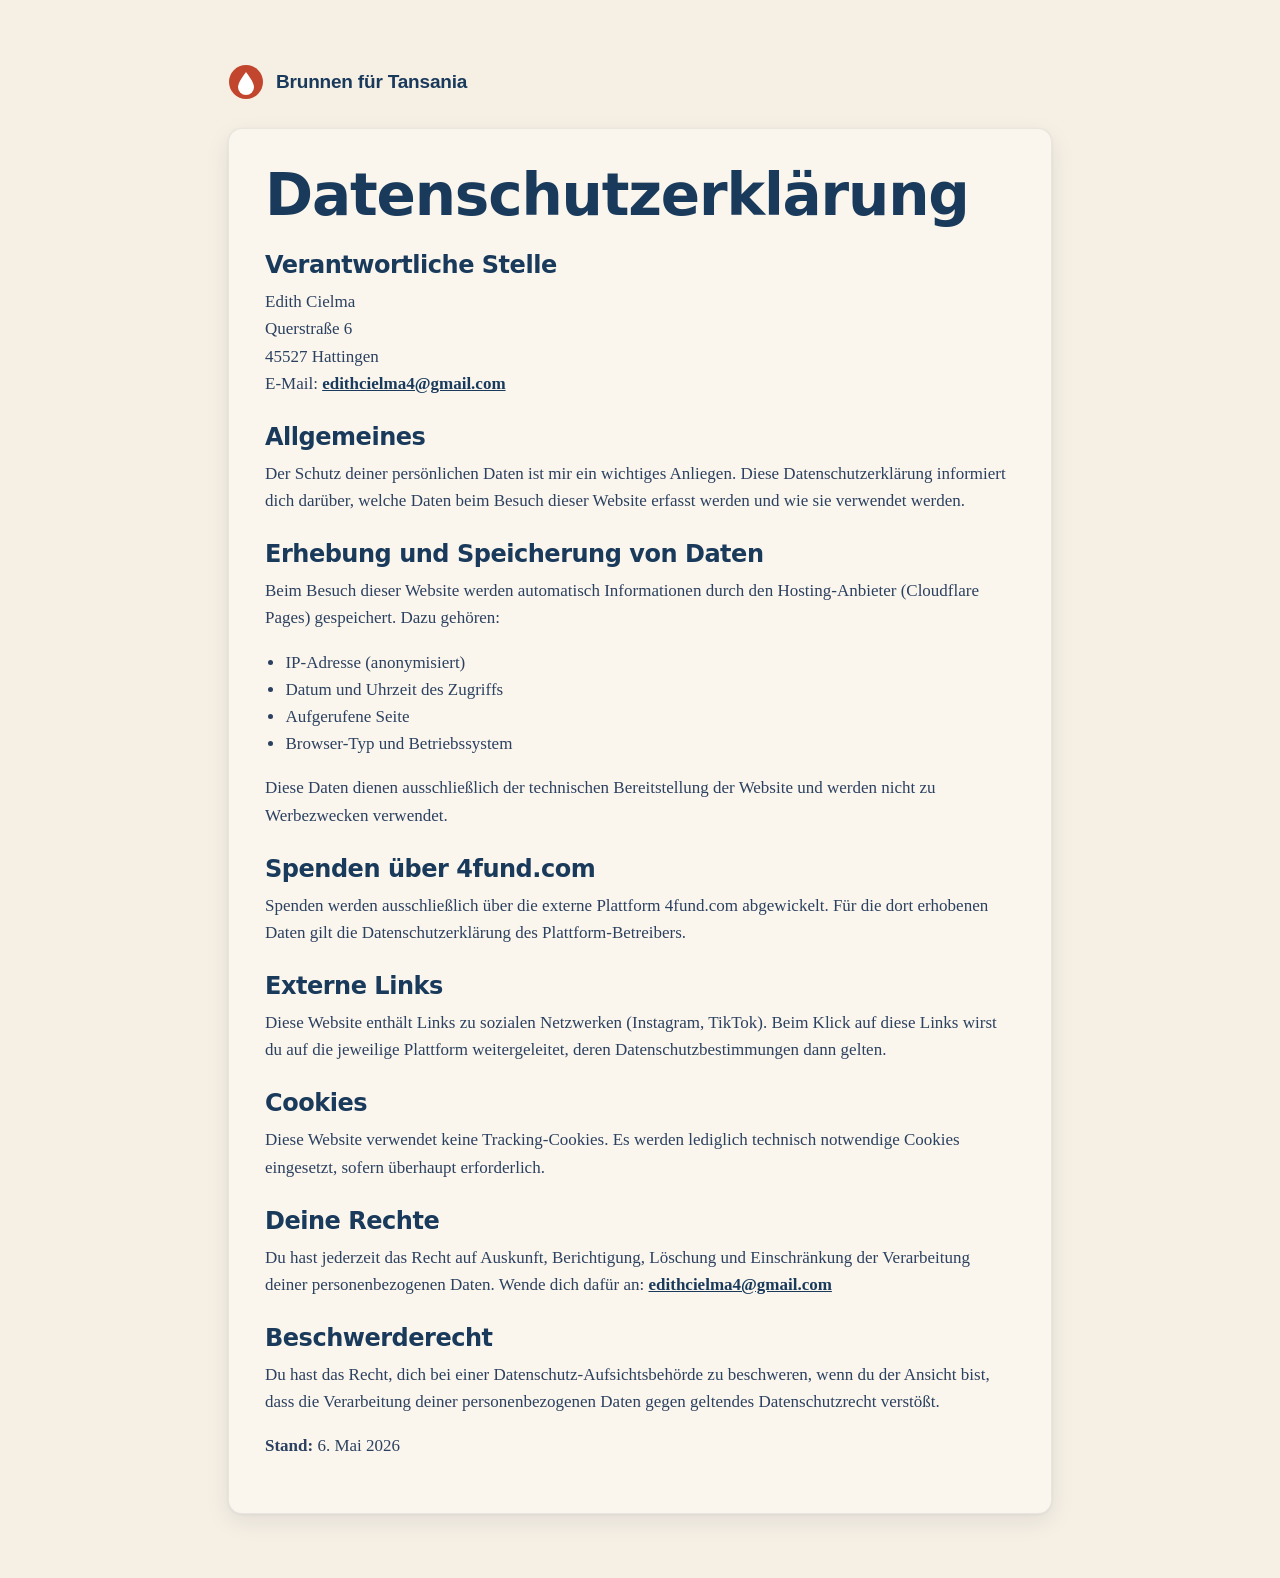
==== datenschutz/index.html @ d6287eb4 "Add static route fallbacks" ====
<!DOCTYPE html>
<html lang="de">
<head>
  <meta charset="UTF-8"/>
  <meta name="viewport" content="width=device-width, initial-scale=1.0"/>
  <title>Datenschutz – Brunnen für Tansania</title>
  <meta http-equiv="refresh" content="0; url=../datenschutz.html"/>
  <link rel="canonical" href="../datenschutz.html"/>
</head>
<body>
  <p><a href="../datenschutz.html">Datenschutz öffnen</a></p>
</body>
</html>
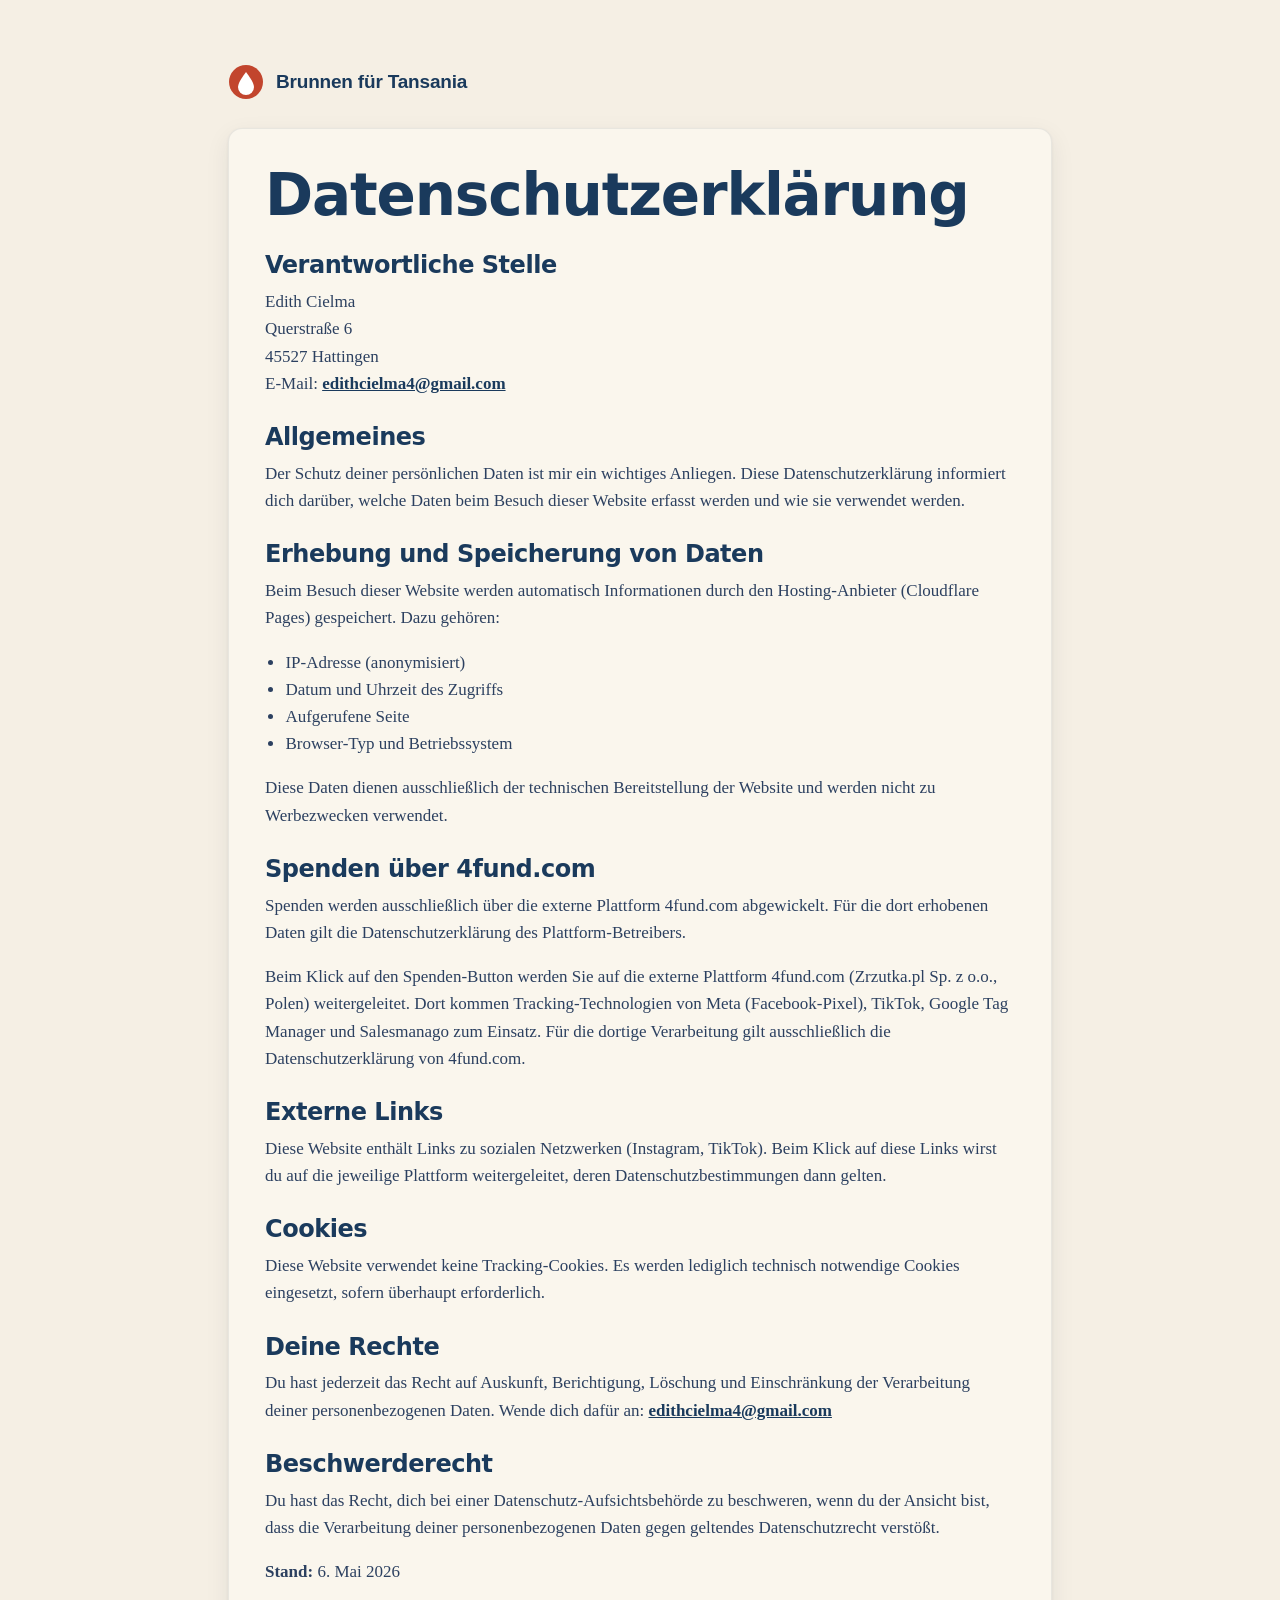
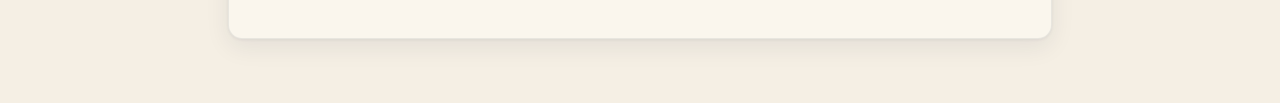
==== commit fe845714: "Improve transparency and consent messaging" ====
--- a/datenschutz/index.html
+++ b/datenschutz/index.html
@@ -4,10 +4,56 @@
   <meta charset="UTF-8"/>
   <meta name="viewport" content="width=device-width, initial-scale=1.0"/>
   <title>Datenschutz – Brunnen für Tansania</title>
-  <meta http-equiv="refresh" content="0; url=../datenschutz.html"/>
-  <link rel="canonical" href="../datenschutz.html"/>
+  <link rel="stylesheet" href="/styles.css"/>
 </head>
 <body>
-  <p><a href="../datenschutz.html">Datenschutz öffnen</a></p>
+  <main class="legal-page">
+    <div class="wrap-narrow">
+      <a href="/index.html" class="brand legal-brand">
+        <svg class="brand-mark" width="36" height="36" viewBox="0 0 36 36" aria-hidden="true">
+          <circle cx="18" cy="18" r="17" fill="var(--terracotta)"/>
+          <path d="M18 8 C 18 8, 10 18, 10 23 A 8 8 0 0 0 26 23 C 26 18, 18 8, 18 8 Z" fill="white"/>
+        </svg>
+        <span>Brunnen für Tansania</span>
+      </a>
+      <div class="legal-card">
+        <h1>Datenschutzerklärung</h1>
+
+        <h2>Verantwortliche Stelle</h2>
+        <p>Edith Cielma<br/>Querstraße 6<br/>45527 Hattingen<br/>E-Mail: <a href="mailto:edithcielma4@gmail.com">edithcielma4@gmail.com</a></p>
+
+        <h2>Allgemeines</h2>
+        <p>Der Schutz deiner persönlichen Daten ist mir ein wichtiges Anliegen. Diese Datenschutzerklärung informiert dich darüber, welche Daten beim Besuch dieser Website erfasst werden und wie sie verwendet werden.</p>
+
+        <h2>Erhebung und Speicherung von Daten</h2>
+        <p>Beim Besuch dieser Website werden automatisch Informationen durch den Hosting-Anbieter (Cloudflare Pages) gespeichert. Dazu gehören:</p>
+        <ul>
+          <li>IP-Adresse (anonymisiert)</li>
+          <li>Datum und Uhrzeit des Zugriffs</li>
+          <li>Aufgerufene Seite</li>
+          <li>Browser-Typ und Betriebssystem</li>
+        </ul>
+        <p>Diese Daten dienen ausschließlich der technischen Bereitstellung der Website und werden nicht zu Werbezwecken verwendet.</p>
+
+        <h2>Spenden über 4fund.com</h2>
+        <p>Spenden werden ausschließlich über die externe Plattform 4fund.com abgewickelt. Für die dort erhobenen Daten gilt die Datenschutzerklärung des Plattform-Betreibers.</p>
+        <p>Beim Klick auf den Spenden-Button werden Sie auf die externe Plattform 4fund.com (Zrzutka.pl Sp. z o.o., Polen) weitergeleitet. Dort kommen Tracking-Technologien von Meta (Facebook-Pixel), TikTok, Google Tag Manager und Salesmanago zum Einsatz. Für die dortige Verarbeitung gilt ausschließlich die Datenschutzerklärung von 4fund.com.</p>
+
+        <h2>Externe Links</h2>
+        <p>Diese Website enthält Links zu sozialen Netzwerken (Instagram, TikTok). Beim Klick auf diese Links wirst du auf die jeweilige Plattform weitergeleitet, deren Datenschutzbestimmungen dann gelten.</p>
+
+        <h2>Cookies</h2>
+        <p>Diese Website verwendet keine Tracking-Cookies. Es werden lediglich technisch notwendige Cookies eingesetzt, sofern überhaupt erforderlich.</p>
+
+        <h2>Deine Rechte</h2>
+        <p>Du hast jederzeit das Recht auf Auskunft, Berichtigung, Löschung und Einschränkung der Verarbeitung deiner personenbezogenen Daten. Wende dich dafür an: <a href="mailto:edithcielma4@gmail.com">edithcielma4@gmail.com</a></p>
+
+        <h2>Beschwerderecht</h2>
+        <p>Du hast das Recht, dich bei einer Datenschutz-Aufsichtsbehörde zu beschweren, wenn du der Ansicht bist, dass die Verarbeitung deiner personenbezogenen Daten gegen geltendes Datenschutzrecht verstößt.</p>
+
+        <p><strong>Stand:</strong> 6. Mai 2026</p>
+      </div>
+    </div>
+  </main>
 </body>
 </html>
--- a/styles.css
+++ b/styles.css
@@ -0,0 +1,1864 @@
+/* ─────────────────────────────────────────────
+   BRUNNEN FÜR TANSANIA — Spendenseite Kisangasa
+   Warm, handgemacht, emotional
+   ───────────────────────────────────────────── */
+
+:root {
+  --paper: #f5efe4;
+  --paper-2: #ede4d3;
+  --ink: #1a2942;
+  --ink-soft: #2c4060;
+  --blue: #1a3a5c;
+  --blue-deep: #102845;
+  --terracotta: #c2452d;
+  --terracotta-deep: #9a3320;
+  --gold: #e3a82b;
+  --green: #1f6b4a;
+  --bone: #faf6ed;
+
+  --shadow-soft: 0 1px 3px rgba(26,41,66,.06), 0 8px 24px rgba(26,41,66,.08);
+  --shadow-card: 0 2px 8px rgba(26,41,66,.08), 0 16px 40px rgba(26,41,66,.10);
+}
+
+* { box-sizing: border-box; }
+
+html, body {
+  margin: 0;
+  padding: 0;
+  background: var(--paper);
+  color: var(--ink);
+  font-family: 'Lora', Georgia, serif;
+  font-size: 18px;
+  line-height: 1.6;
+  -webkit-font-smoothing: antialiased;
+}
+
+/* ── Type ── */
+
+.display, h1, h2, h3, h4 {
+  font-family: 'Bricolage Grotesque', 'Inter', system-ui, sans-serif;
+  font-weight: 700;
+  letter-spacing: -0.02em;
+  line-height: 1.04;
+  color: var(--blue);
+  margin: 0;
+}
+
+h1 { font-size: clamp(48px, 7vw, 96px); }
+h2 { font-size: clamp(34px, 4.5vw, 58px); }
+h3 { font-size: clamp(22px, 2vw, 28px); letter-spacing: -0.01em; }
+
+.hand {
+  font-family: 'Caveat', cursive;
+  font-weight: 600;
+}
+
+.eyebrow {
+  font-family: 'Bricolage Grotesque', sans-serif;
+  text-transform: uppercase;
+  letter-spacing: 0.18em;
+  font-size: 13px;
+  font-weight: 600;
+  color: var(--terracotta);
+}
+
+p { margin: 0 0 1em 0; text-wrap: pretty; }
+a { color: inherit; }
+
+/* ── Layout ── */
+
+.wrap {
+  max-width: 1240px;
+  margin: 0 auto;
+  padding: 0 28px;
+}
+.wrap-narrow {
+  max-width: 880px;
+  margin: 0 auto;
+  padding: 0 28px;
+}
+section {
+  padding: 96px 0;
+  position: relative;
+}
+@media (max-width: 760px) {
+  section { padding: 64px 0; }
+  .wrap, .wrap-narrow { padding: 0 20px; }
+}
+
+/* ── Navigation ── */
+
+.nav {
+  position: sticky;
+  top: 0;
+  z-index: 50;
+  background: color-mix(in oklab, var(--paper) 85%, transparent);
+  backdrop-filter: blur(12px);
+  -webkit-backdrop-filter: blur(12px);
+  border-bottom: 1px solid color-mix(in oklab, var(--ink) 8%, transparent);
+}
+.nav-inner {
+  display: flex;
+  align-items: center;
+  justify-content: space-between;
+  padding: 18px 28px;
+  max-width: 1240px;
+  margin: 0 auto;
+  gap: 16px;
+}
+.brand {
+  display: flex;
+  align-items: center;
+  gap: 12px;
+  font-family: 'Bricolage Grotesque', sans-serif;
+  font-weight: 700;
+  font-size: 19px;
+  letter-spacing: -0.01em;
+  color: var(--blue);
+  text-decoration: none;
+}
+.brand-mark {
+  width: 36px; height: 36px;
+  display: grid; place-items: center;
+}
+.nav-links {
+  display: flex;
+  gap: 28px;
+  align-items: center;
+}
+.nav-links a {
+  text-decoration: none;
+  font-family: 'Bricolage Grotesque', sans-serif;
+  font-weight: 500;
+  font-size: 15px;
+  color: var(--ink-soft);
+  transition: color .2s;
+}
+.nav-links a:hover { color: var(--terracotta); }
+/* Mobile-Nav-Verhalten wird unten im großen Mobile-Block definiert */
+
+.lang-toggle {
+  background: transparent;
+  border: 1px solid color-mix(in oklab, var(--ink) 18%, transparent);
+  border-radius: 999px;
+  padding: 6px 12px;
+  display: inline-flex;
+  gap: 4px;
+  align-items: center;
+  font-family: 'Bricolage Grotesque', sans-serif;
+  font-size: 12px;
+  font-weight: 600;
+  color: var(--ink-soft);
+  cursor: pointer;
+  letter-spacing: 0.06em;
+}
+.lang-toggle .on { color: var(--terracotta); }
+.lang-sep { opacity: 0.4; }
+
+/* ── Buttons ── */
+
+.btn {
+  display: inline-flex;
+  align-items: center;
+  gap: 10px;
+  padding: 14px 22px;
+  border-radius: 999px;
+  font-family: 'Bricolage Grotesque', sans-serif;
+  font-weight: 600;
+  font-size: 15px;
+  text-decoration: none;
+  border: none;
+  cursor: pointer;
+  transition: transform .15s ease, box-shadow .15s ease, background .2s;
+}
+.btn-primary {
+  background: var(--terracotta);
+  color: white;
+  box-shadow: 0 1px 0 rgba(0,0,0,.1), 0 8px 22px rgba(194,69,45,.35);
+}
+.btn-primary:hover {
+  transform: translateY(-1px);
+  box-shadow: 0 1px 0 rgba(0,0,0,.1), 0 12px 28px rgba(194,69,45,.45);
+}
+.btn-ghost {
+  background: transparent;
+  color: var(--blue);
+  border: 1.5px solid color-mix(in oklab, var(--blue) 25%, transparent);
+}
+.btn-ghost:hover { background: color-mix(in oklab, var(--blue) 8%, transparent); }
+.btn-blue { background: var(--blue); color: white; }
+.btn-blue:hover { background: var(--blue-deep); }
+
+/* ─── Who We Help Page ─── */
+
+.help-hero {
+  padding: 96px 0 76px;
+  background: var(--paper);
+  border-bottom: 1px solid color-mix(in oklab, var(--ink) 7%, transparent);
+}
+.help-hero-inner {
+  max-width: 900px;
+}
+.help-hero h1 {
+  margin-top: 16px;
+  margin-bottom: 28px;
+}
+.help-hero .lede {
+  max-width: 760px;
+  font-size: 21px;
+  line-height: 1.55;
+  color: var(--ink-soft);
+}
+.section-kicker {
+  margin-bottom: 34px;
+}
+.section-kicker h2 {
+  margin-top: 12px;
+}
+.help-people-section,
+.help-press-section {
+  background: var(--paper);
+}
+.help-daily-section,
+.help-cta-section {
+  background: var(--paper-2);
+}
+.people-grid {
+  display: grid;
+  grid-template-columns: repeat(3, 1fr);
+  gap: 24px;
+}
+.person-card,
+.daily-card,
+.press-card {
+  background: var(--bone);
+  border: 1px solid color-mix(in oklab, var(--ink) 8%, transparent);
+  border-radius: 14px;
+  overflow: hidden;
+  box-shadow: var(--shadow-soft);
+  transition: transform .25s ease, box-shadow .25s ease;
+}
+.person-card:hover,
+.daily-card:hover,
+.press-card:hover {
+  transform: translateY(-4px);
+  box-shadow: var(--shadow-card);
+}
+.person-card img {
+  display: block;
+  width: 100%;
+  aspect-ratio: 4 / 5;
+  object-fit: cover;
+  object-position: center top;
+}
+.person-card-body {
+  padding: 22px 22px 24px;
+}
+.person-card h3 {
+  margin-bottom: 4px;
+  font-size: 26px;
+}
+.person-age {
+  margin-bottom: 12px;
+  color: var(--terracotta);
+  font-family: 'Bricolage Grotesque', sans-serif;
+  font-size: 13px;
+  font-weight: 700;
+  letter-spacing: .08em;
+  text-transform: uppercase;
+}
+.person-card p,
+.daily-card p,
+.press-card p {
+  margin: 0;
+  color: var(--ink-soft);
+  font-size: 16px;
+  line-height: 1.65;
+}
+.people-consent-note {
+  max-width: 820px;
+  margin: 24px auto 0;
+  color: var(--ink-soft);
+  font-size: 15px;
+  line-height: 1.6;
+  text-align: center;
+}
+.daily-grid {
+  display: grid;
+  grid-template-columns: repeat(2, 1fr);
+  gap: 26px;
+  align-items: start;
+}
+.daily-card img {
+  display: block;
+  width: 100%;
+  aspect-ratio: 4 / 3;
+  object-fit: cover;
+  object-position: center top;
+  background: var(--paper-2);
+}
+/* Portrait-Bild des geplanten Brunnenstandorts: Container an Bild anpassen,
+   damit nichts weggeschnitten wird */
+.daily-card.daily-card-portrait img,
+.daily-card img[src*="image-29"] {
+  aspect-ratio: 4 / 5;
+  object-fit: contain;
+  object-position: center;
+}
+.daily-card-body,
+.press-card-body {
+  padding: 24px 24px 28px;
+}
+.daily-card h3,
+.press-card h3 {
+  margin-bottom: 10px;
+  font-size: 24px;
+}
+.press-card {
+  max-width: 900px;
+  margin: 0 auto;
+}
+.press-card .image-zoom-trigger {
+  aspect-ratio: 3 / 2;
+}
+.press-card img {
+  display: block;
+  width: 100%;
+  height: 100%;
+  object-fit: cover;
+  object-position: center top;
+}
+.help-cta {
+  max-width: 820px;
+  margin: 0 auto;
+  text-align: center;
+}
+.help-cta h2 {
+  margin-bottom: 18px;
+}
+.help-cta p {
+  max-width: 680px;
+  margin: 0 auto 28px;
+  color: var(--ink-soft);
+  font-size: 19px;
+  line-height: 1.6;
+}
+.cta-note,
+.help-cta .cta-note {
+  margin-top: 14px;
+  margin-bottom: 0;
+  font-size: 14px;
+  color: var(--ink-soft);
+  opacity: 0.75;
+}
+.cta-note a {
+  color: var(--terracotta);
+  text-decoration: underline;
+  text-underline-offset: 3px;
+}
+@media (max-width: 960px) {
+  .people-grid {
+    grid-template-columns: repeat(2, 1fr);
+  }
+  .daily-grid {
+    grid-template-columns: 1fr;
+  }
+}
+@media (max-width: 640px) {
+  .help-hero {
+    padding: 68px 0 56px;
+  }
+  .people-grid {
+    grid-template-columns: 1fr;
+  }
+  .person-card-body,
+  .daily-card-body,
+  .press-card-body {
+    padding: 20px;
+  }
+}
+
+/* ── Hand-drawn accents ── */
+
+.hand-underline {
+  position: relative;
+  display: inline-block;
+}
+h2 .hand-underline {
+  font-family: 'Caveat', cursive;
+  font-weight: 700;
+  font-size: 1.12em;
+  letter-spacing: 0;
+}
+.hand-underline::after {
+  content: '';
+  position: absolute;
+  left: -4%;
+  right: -4%;
+  bottom: -8px;
+  height: 14px;
+  background: url("data:image/svg+xml;utf8,<svg xmlns='http://www.w3.org/2000/svg' viewBox='0 0 200 14' preserveAspectRatio='none'><path d='M2,10 Q 50,2 100,7 T 198,6' stroke='%23c2452d' stroke-width='3.5' fill='none' stroke-linecap='round'/></svg>") no-repeat center / 100% 100%;
+}
+
+.heart-svg {
+  display: inline-block;
+  vertical-align: -0.15em;
+  width: 0.95em; height: 0.95em;
+  color: var(--terracotta);
+}
+
+/* ── Utility ── */
+.img-fit { width: 100%; height: 100%; object-fit: cover; display: block; }
+.center { text-align: center; }
+.muted { color: var(--ink-soft); opacity: 0.85; }
+.divider {
+  height: 1px;
+  background: color-mix(in oklab, var(--ink) 12%, transparent);
+  border: none;
+  margin: 0;
+}
+
+@keyframes float-slow {
+  0%, 100% { transform: translateY(0) rotate(var(--rot, 0deg)); }
+  50% { transform: translateY(-8px) rotate(var(--rot, 0deg)); }
+}
+
+/* ─── Hero ─── */
+
+.hero { padding-top: 56px; padding-bottom: 80px; position: relative; overflow: hidden; }
+
+.hero-grid {
+  display: grid;
+  grid-template-columns: 1.05fr 1fr;
+  gap: 60px;
+  align-items: center;
+}
+@media (max-width: 960px) {
+  .hero-grid { grid-template-columns: 1fr; gap: 48px; }
+}
+
+.hero-text .eyebrow { margin-bottom: 18px; }
+.hero-text h1 { margin-bottom: 24px; }
+.hero-text .lede {
+  font-size: 20px;
+  line-height: 1.5;
+  color: var(--ink-soft);
+  max-width: 520px;
+  margin-bottom: 36px;
+}
+.hero-cta-row { display: flex; gap: 12px; flex-wrap: wrap; margin-top: 28px; }
+.hero-tagline { margin-top: 24px; font-size: 22px; color: var(--terracotta); line-height: 1.2; }
+
+.hero-images {
+  position: relative;
+  width: 100%;
+  aspect-ratio: 1 / 1.05;
+  max-width: 560px;
+  min-height: 430px;
+  margin-left: auto;
+}
+@media (max-width: 960px) {
+  .hero-images { margin: 0 auto; aspect-ratio: 1 / 0.9; max-width: 540px; min-height: 320px; }
+}
+
+.hero-img-main {
+  position: absolute;
+  inset: 0 18% 22% 0;
+  border-radius: 8px;
+  overflow: hidden;
+  box-shadow: var(--shadow-card);
+  transform: rotate(-1.5deg);
+  background: var(--paper-2);
+}
+.hero-img-main img,
+.hero-img-small img {
+  width: 100%;
+  height: 100%;
+  object-fit: cover;
+  display: block;
+}
+.hero-img-main::before {
+  content: '';
+  position: absolute;
+  top: -12px; left: 30%;
+  width: 110px; height: 26px;
+  background: rgba(227,168,43,.55);
+  transform: rotate(-3deg);
+  z-index: 2;
+}
+
+.hero-img-caption {
+  position: absolute;
+  bottom: 14px;
+  left: 14px;
+  background: rgba(255,255,255,0.92);
+  padding: 6px 12px;
+  border-radius: 4px;
+  font-size: 18px;
+  color: var(--blue);
+}
+
+.hero-img-small {
+  position: absolute;
+  border-radius: 6px;
+  overflow: hidden;
+  box-shadow: var(--shadow-card);
+  background: var(--paper-2);
+}
+.hero-img-1 {
+  width: 38%;
+  aspect-ratio: 3 / 4;
+  right: 0;
+  top: 18%;
+  transform: rotate(3deg);
+  z-index: 3;
+}
+.hero-img-2 {
+  width: 30%;
+  aspect-ratio: 1 / 1;
+  left: 12%;
+  bottom: 0;
+  transform: rotate(-4deg);
+  z-index: 3;
+}
+
+.hero-drop {
+  position: absolute;
+  top: -2%;
+  right: -4%;
+  width: 70px;
+  filter: drop-shadow(0 6px 12px rgba(26,58,92,.25));
+  animation: float-slow 4s ease-in-out infinite;
+  z-index: 4;
+}
+
+/* Donation card */
+.donation-card {
+  background: var(--bone);
+  border-radius: 18px;
+  padding: 22px 24px;
+  box-shadow: var(--shadow-soft);
+  border: 1px solid color-mix(in oklab, var(--ink) 6%, transparent);
+}
+.donation-stats {
+  display: grid;
+  grid-template-columns: 1fr auto 1fr;
+  gap: 16px;
+  margin-bottom: 16px;
+}
+.donation-stat-c { text-align: center; }
+.donation-stat-r { text-align: right; }
+.donation-stat-value {
+  font-family: 'Bricolage Grotesque', sans-serif;
+  font-size: 26px;
+  font-weight: 700;
+  color: var(--blue);
+  letter-spacing: -0.02em;
+  line-height: 1;
+}
+.donation-stat-value.pct { color: var(--terracotta); }
+.donation-stat-label {
+  font-size: 13px;
+  color: var(--ink-soft);
+  margin-top: 4px;
+  text-transform: uppercase;
+  letter-spacing: 0.08em;
+}
+.donation-bar-track {
+  position: relative;
+  height: 16px;
+  background: color-mix(in oklab, var(--blue) 10%, transparent);
+  border-radius: 999px;
+  overflow: visible;
+}
+.donation-bar-fill {
+  position: absolute;
+  inset: 0 auto 0 0;
+  border-radius: 999px;
+  background: linear-gradient(90deg, var(--blue), #2d6da3 60%, #4a9bd3);
+  transition: width 1.6s cubic-bezier(.25,.8,.25,1);
+  overflow: hidden;
+  width: 0;
+}
+.donation-bar-shine {
+  position: absolute;
+  inset: 0;
+  background: linear-gradient(90deg, transparent, rgba(255,255,255,.35), transparent);
+  animation: shine 2.5s ease-in-out infinite;
+}
+@keyframes shine {
+  0% { transform: translateX(-100%); }
+  100% { transform: translateX(200%); }
+}
+.donation-bar-drop {
+  position: absolute;
+  top: 50%;
+  transform: translateY(-50%);
+  font-size: 24px;
+  filter: drop-shadow(0 2px 4px rgba(0,0,0,.2));
+  transition: left 1.6s cubic-bezier(.25,.8,.25,1);
+  left: -14px;
+}
+.donation-remaining {
+  margin-top: 14px;
+  font-size: 15px;
+  color: var(--ink-soft);
+}
+.donation-remaining strong {
+  color: var(--terracotta);
+  font-weight: 700;
+}
+.donation-updated,
+.donation-next-update {
+  margin-top: 8px;
+  font-size: 13px;
+  color: var(--ink-soft);
+  opacity: 0.85;
+}
+.donation-next-update {
+  font-weight: 700;
+  opacity: 1;
+}
+
+/* ─── Story ─── */
+
+.story-section {
+  background: var(--bone);
+  border-top: 1px solid color-mix(in oklab, var(--ink) 6%, transparent);
+  border-bottom: 1px solid color-mix(in oklab, var(--ink) 6%, transparent);
+}
+.story-grid {
+  display: grid;
+  grid-template-columns: 1.2fr 1fr;
+  gap: 80px;
+  align-items: start;
+}
+@media (max-width: 960px) {
+  .story-grid { grid-template-columns: 1fr; gap: 56px; }
+}
+.story-text h2 { margin-top: 14px; margin-bottom: 32px; }
+
+.story-prose p {
+  font-size: 19px;
+  line-height: 1.7;
+  margin-bottom: 18px;
+  color: var(--ink-soft);
+}
+.story-prose .story-highlight {
+  font-size: 21px;
+  color: var(--ink);
+  border-left: 3px solid var(--terracotta);
+  padding-left: 20px;
+  margin: 28px 0;
+  font-style: italic;
+}
+.story-quote {
+  font-family: 'Bricolage Grotesque', sans-serif;
+  font-size: 22px;
+  line-height: 1.4;
+  color: var(--blue);
+  font-weight: 600;
+  margin: 32px 0;
+}
+.story-signature {
+  margin-top: 32px;
+  font-size: 16px;
+  color: var(--ink-soft);
+}
+.story-signature .hand { font-size: 28px; color: var(--terracotta); }
+
+.story-images { position: sticky; top: 100px; }
+.story-img-stack { position: relative; aspect-ratio: 1 / 1.1; }
+
+.polaroid {
+  position: absolute;
+  background: white;
+  padding: 12px 12px 50px;
+  box-shadow: var(--shadow-card);
+  margin: 0;
+  overflow: hidden;
+}
+.polaroid img {
+  aspect-ratio: 4 / 5;
+  width: 100%;
+  object-fit: cover;
+}
+.polaroid .image-zoom-trigger {
+  height: auto;
+  aspect-ratio: 4 / 5;
+}
+.polaroid figcaption {
+  position: absolute;
+  bottom: 8px;
+  left: 0; right: 0;
+  text-align: center;
+  font-size: 22px;
+  color: var(--blue);
+}
+.polaroid-1 { top: 0; left: 5%; width: 70%; transform: rotate(-3deg); z-index: 2; }
+.polaroid-2 { bottom: 0; right: 0; width: 60%; transform: rotate(4deg); z-index: 1; }
+
+/* Werte */
+.value-grid {
+  display: grid;
+  grid-template-columns: repeat(3, 1fr);
+  gap: 24px;
+  margin-top: 80px;
+}
+@media (max-width: 760px) {
+  .value-grid { grid-template-columns: 1fr; gap: 16px; }
+}
+.value-card {
+  padding: 32px 28px;
+  background: white;
+  border-radius: 20px;
+  border: 1px solid color-mix(in oklab, var(--ink) 6%, transparent);
+}
+.value-icon {
+  width: 56px;
+  height: 56px;
+  border-radius: 16px;
+  display: grid;
+  place-items: center;
+  margin-bottom: 20px;
+  box-shadow: 0 6px 16px color-mix(in oklab, currentColor 20%, transparent);
+}
+.value-card h3 { margin-bottom: 8px; font-size: 22px; }
+.value-card p { margin: 0; font-size: 16px; }
+
+/* ─── Events ─── */
+
+.events-head { margin-bottom: 56px; }
+.events-head h2 { margin: 12px auto 16px; max-width: 760px; }
+.events-head p { max-width: 580px; margin: 0 auto; font-size: 18px; }
+
+.events-grid {
+  display: grid;
+  grid-template-columns: repeat(auto-fit, minmax(280px, 1fr));
+  gap: 28px;
+}
+@media (max-width: 960px) {
+  .events-grid { grid-template-columns: 1fr; }
+}
+.event-card {
+  background: var(--bone);
+  border-radius: 20px;
+  overflow: hidden;
+  border: 1px solid color-mix(in oklab, var(--ink) 6%, transparent);
+  box-shadow: var(--shadow-soft);
+  display: flex;
+  flex-direction: column;
+  transition: transform .25s, box-shadow .25s;
+}
+.event-card:hover {
+  transform: translateY(-4px);
+  box-shadow: var(--shadow-card);
+}
+.event-img-wrap {
+  aspect-ratio: 4 / 3;
+  overflow: hidden;
+  position: relative;
+  background: var(--paper-2);
+}
+.image-zoom-trigger {
+  width: 100%;
+  height: 100%;
+  display: block;
+  padding: 0;
+  border: 0;
+  background: transparent;
+  cursor: pointer;
+  overflow: hidden;
+  position: relative;
+  font: inherit;
+}
+.image-zoom-trigger img { transition: transform .8s cubic-bezier(.2,.8,.2,1), filter .35s ease; }
+.image-zoom-trigger:hover img,
+.image-zoom-trigger:focus-visible img,
+.event-card:hover .image-zoom-trigger img {
+  transform: scale(1.06) rotate(.4deg);
+  filter: saturate(1.08) contrast(1.04);
+}
+.image-zoom-trigger:focus-visible {
+  outline: 3px solid color-mix(in oklab, var(--terracotta) 70%, white);
+  outline-offset: -3px;
+}
+.image-zoom-cue {
+  position: absolute;
+  right: 14px;
+  bottom: 14px;
+  z-index: 2;
+  width: 38px;
+  height: 38px;
+  border-radius: 50%;
+  display: grid;
+  place-items: center;
+  background: rgba(255,255,255,.92);
+  color: var(--blue);
+  font-family: 'Bricolage Grotesque', sans-serif;
+  font-size: 24px;
+  font-weight: 700;
+  line-height: 1;
+  box-shadow: 0 8px 20px rgba(0,0,0,.18);
+  transform: translateY(8px) scale(.85);
+  opacity: 0;
+  transition: opacity .25s ease, transform .25s ease, background .2s ease;
+}
+.image-zoom-trigger:hover .image-zoom-cue,
+.image-zoom-trigger:focus-visible .image-zoom-cue,
+.event-card:hover .image-zoom-cue {
+  transform: translateY(0) scale(1);
+  opacity: 1;
+}
+.event-cake-overlay {
+  position: absolute;
+  bottom: 12px; right: 12px;
+  width: 80px; height: 80px;
+  border-radius: 12px;
+  overflow: hidden;
+  border: 3px solid white;
+  box-shadow: 0 6px 16px rgba(0,0,0,.25);
+  background: var(--paper);
+}
+.event-upcoming {
+  position: absolute;
+  top: 14px; right: 14px;
+  background: var(--gold);
+  color: var(--ink);
+  padding: 5px 12px;
+  border-radius: 999px;
+  font-family: 'Bricolage Grotesque', sans-serif;
+  font-size: 12px;
+  font-weight: 600;
+  text-transform: uppercase;
+  letter-spacing: 0.08em;
+}
+.event-body {
+  padding: 24px 24px 28px;
+  display: flex;
+  flex-direction: column;
+  flex: 1;
+}
+.event-meta {
+  display: flex;
+  align-items: center;
+  gap: 12px;
+  margin-bottom: 12px;
+  font-size: 12px;
+  text-transform: uppercase;
+  letter-spacing: 0.1em;
+}
+.event-tag {
+  font-family: 'Bricolage Grotesque', sans-serif;
+  font-weight: 600;
+  padding: 4px 10px;
+  border-radius: 999px;
+}
+.event-card-blue .event-tag { background: color-mix(in oklab, var(--blue) 12%, transparent); color: var(--blue); }
+.event-card-red .event-tag { background: color-mix(in oklab, var(--terracotta) 12%, transparent); color: var(--terracotta-deep); }
+.event-card-gold .event-tag { background: color-mix(in oklab, var(--gold) 25%, transparent); color: #6b4d10; }
+.event-date { color: var(--ink-soft); font-weight: 500; }
+.event-card h3 { margin-bottom: 10px; }
+.event-card p { font-size: 16px; }
+.event-stat {
+  margin-top: auto;
+  padding-top: 18px;
+  display: flex;
+  align-items: baseline;
+  gap: 8px;
+  border-top: 1px dashed color-mix(in oklab, var(--ink) 15%, transparent);
+}
+.event-where {
+  font-family: 'Bricolage Grotesque', sans-serif;
+  font-size: 14px;
+  color: var(--ink-soft);
+  font-weight: 500;
+}
+.events-foot { margin-top: 56px; }
+.events-foot .hand { font-size: 26px; color: var(--terracotta); margin-bottom: 16px; }
+
+.planned-action {
+  display: grid;
+  grid-template-columns: minmax(260px, 380px) 1fr;
+  gap: 28px;
+  align-items: stretch;
+  max-width: 980px;
+  margin: 0 auto 56px;
+  background: white;
+  border: 1px solid color-mix(in oklab, var(--ink) 8%, transparent);
+  border-radius: 16px;
+  overflow: hidden;
+  box-shadow: var(--shadow-soft);
+}
+.planned-action-media {
+  position: relative;
+  min-height: 300px;
+  background: var(--paper-2);
+}
+.planned-action-media .image-zoom-trigger {
+  position: absolute;
+  inset: 0;
+}
+.planned-action-media img {
+  object-position: center top;
+}
+.planned-action-media .image-zoom-trigger:hover img,
+.planned-action-media .image-zoom-trigger:focus-visible img {
+  transform: scale(1.07) rotate(-.35deg);
+}
+.poster-label {
+  position: absolute;
+  top: 14px;
+  left: 14px;
+  padding: 5px 12px;
+  border-radius: 999px;
+  background: rgba(255,255,255,.92);
+  color: var(--blue);
+  font-family: 'Bricolage Grotesque', sans-serif;
+  font-size: 12px;
+  font-weight: 700;
+  letter-spacing: .08em;
+  text-transform: uppercase;
+}
+
+.image-lightbox {
+  position: fixed;
+  inset: 0;
+  z-index: 100;
+  display: grid;
+  place-items: center;
+  padding: 28px;
+  background: rgba(16,40,69,.76);
+  backdrop-filter: blur(8px);
+  -webkit-backdrop-filter: blur(8px);
+  opacity: 0;
+  pointer-events: none;
+  transition: opacity .28s ease;
+}
+.image-lightbox.open {
+  opacity: 1;
+  pointer-events: auto;
+}
+.image-lightbox-inner {
+  position: relative;
+  max-width: min(920px, 92vw);
+  max-height: 86vh;
+  transform: translateY(18px) scale(.94);
+  opacity: 0;
+  transition: transform .34s cubic-bezier(.2,.8,.2,1), opacity .24s ease;
+}
+.image-lightbox.open .image-lightbox-inner {
+  transform: translateY(0) scale(1);
+  opacity: 1;
+}
+.image-lightbox img {
+  display: block;
+  max-width: 100%;
+  max-height: 86vh;
+  border-radius: 14px;
+  object-fit: contain;
+  box-shadow: 0 24px 80px rgba(0,0,0,.36);
+}
+.image-lightbox-close {
+  position: absolute;
+  top: -16px;
+  right: -16px;
+  width: 42px;
+  height: 42px;
+  border: 0;
+  border-radius: 50%;
+  display: grid;
+  place-items: center;
+  background: white;
+  color: var(--blue);
+  font-family: 'Bricolage Grotesque', sans-serif;
+  font-size: 26px;
+  line-height: 1;
+  cursor: pointer;
+  box-shadow: 0 10px 30px rgba(0,0,0,.28);
+}
+.image-lightbox-close:focus-visible {
+  outline: 3px solid var(--gold);
+  outline-offset: 3px;
+}
+.planned-action-body {
+  padding: 30px 30px 32px 0;
+  display: flex;
+  flex-direction: column;
+}
+.planned-action .event-tag {
+  background: color-mix(in oklab, var(--gold) 25%, transparent);
+  color: #6b4d10;
+}
+.planned-action h3 {
+  margin-bottom: 12px;
+}
+.planned-action p {
+  font-size: 17px;
+}
+@media (max-width: 760px) {
+  .planned-action {
+    grid-template-columns: 1fr;
+  }
+  .planned-action-media {
+    min-height: 360px;
+  }
+  .planned-action-body {
+    padding: 24px;
+  }
+}
+
+/* ─── Example Images ─── */
+
+.example-section {
+  background: var(--paper);
+  padding: 96px 0;
+  border-top: 1px solid color-mix(in oklab, var(--ink) 6%, transparent);
+  border-bottom: 1px solid color-mix(in oklab, var(--ink) 6%, transparent);
+}
+.example-head {
+  max-width: 760px;
+  margin: 0 auto 28px;
+}
+.example-head h2 { margin-top: 12px; }
+.example-notice {
+  max-width: 900px;
+  margin: 0 auto 34px;
+  display: flex;
+  gap: 14px;
+  align-items: flex-start;
+  padding: 18px 20px;
+  border-radius: 12px;
+  background: color-mix(in oklab, var(--gold) 18%, white);
+  border: 1px solid color-mix(in oklab, var(--gold) 35%, transparent);
+  color: var(--blue);
+}
+.example-notice span {
+  flex: 0 0 auto;
+  width: 26px;
+  height: 26px;
+  border-radius: 50%;
+  display: inline-flex;
+  align-items: center;
+  justify-content: center;
+  background: var(--gold);
+  color: var(--ink);
+  font-family: 'Bricolage Grotesque', sans-serif;
+  font-weight: 800;
+}
+.example-notice p {
+  margin: 0;
+  font-size: 16px;
+  line-height: 1.55;
+}
+.example-grid {
+  display: grid;
+  grid-template-columns: repeat(3, 1fr);
+  gap: 20px;
+}
+.example-card {
+  margin: 0;
+  background: var(--bone);
+  border-radius: 14px;
+  overflow: hidden;
+  border: 1px solid color-mix(in oklab, var(--ink) 8%, transparent);
+  box-shadow: var(--shadow-soft);
+}
+.example-img-wrap {
+  position: relative;
+  aspect-ratio: 4 / 3;
+  overflow: hidden;
+  background: var(--paper-2);
+}
+.example-badge {
+  position: absolute;
+  top: 12px;
+  left: 12px;
+  z-index: 2;
+  padding: 6px 10px;
+  border-radius: 999px;
+  background: var(--blue);
+  color: white;
+  font-family: 'Bricolage Grotesque', sans-serif;
+  font-size: 12px;
+  font-weight: 700;
+  letter-spacing: 0.08em;
+  text-transform: uppercase;
+  box-shadow: 0 4px 12px rgba(0,0,0,.18);
+}
+.example-card figcaption {
+  padding: 16px 18px 18px;
+  color: var(--ink-soft);
+  font-size: 15px;
+  line-height: 1.5;
+}
+@media (max-width: 960px) {
+  .example-grid { grid-template-columns: 1fr; }
+}
+
+/* ─── Updates Timeline ─── */
+
+.updates-section {
+  background: var(--bone);
+  padding: 96px 0;
+  border-top: 1px solid color-mix(in oklab, var(--ink) 6%, transparent);
+}
+.updates-head { margin-bottom: 48px; }
+.updates-head h2 { margin: 12px 0; }
+.updates-head p { max-width: 540px; margin: 0 auto; font-size: 18px; }
+
+.updates-list {
+  max-width: 720px;
+  margin: 0 auto;
+  position: relative;
+}
+.updates-list::before {
+  content: '';
+  position: absolute;
+  left: 8px;
+  top: 12px;
+  bottom: 12px;
+  width: 2px;
+  background: color-mix(in oklab, var(--blue) 18%, transparent);
+}
+.update-row {
+  display: grid;
+  grid-template-columns: 32px 130px 1fr;
+  gap: 16px;
+  align-items: start;
+  padding: 22px 0;
+  position: relative;
+}
+.update-dot {
+  width: 18px; height: 18px;
+  border-radius: 50%;
+  background: var(--terracotta);
+  border: 4px solid var(--bone);
+  box-shadow: 0 0 0 2px color-mix(in oklab, var(--terracotta) 40%, transparent);
+  margin-top: 6px;
+  margin-left: -1px;
+  z-index: 2;
+}
+.update-date {
+  font-family: 'Bricolage Grotesque', sans-serif;
+  font-weight: 600;
+  font-size: 13px;
+  color: var(--ink-soft);
+  text-transform: uppercase;
+  letter-spacing: 0.1em;
+  padding-top: 8px;
+}
+.update-body h3 { font-size: 22px; margin-bottom: 6px; }
+.update-body p { font-size: 16px; margin: 0; }
+@media (max-width: 640px) {
+  .update-row { grid-template-columns: 28px 1fr; }
+  .update-date { grid-column: 2; padding-top: 0; margin-bottom: 4px; }
+  .update-body { grid-column: 2; }
+}
+
+/* ─── About ─── */
+
+.about-section {
+  background: var(--paper);
+  border-top: 1px solid color-mix(in oklab, var(--ink) 6%, transparent);
+  border-bottom: 1px solid color-mix(in oklab, var(--ink) 6%, transparent);
+}
+.about-grid {
+  display: grid;
+  grid-template-columns: 1fr 1.3fr;
+  gap: 60px;
+  align-items: center;
+}
+@media (max-width: 960px) {
+  .about-grid { grid-template-columns: 1fr; gap: 40px; }
+}
+.about-text h2 { margin-top: 12px; margin-bottom: 24px; }
+.about-text p { font-size: 19px; line-height: 1.6; margin-bottom: 18px; }
+.about-text p.muted { margin-bottom: 24px; color: var(--ink-soft); }
+.about-img-wrap {
+  position: relative;
+  aspect-ratio: 4 / 5;
+  border-radius: 12px;
+  overflow: hidden;
+  box-shadow: var(--shadow-card);
+  transform: rotate(-1deg);
+}
+.about-img-tag {
+  position: absolute;
+  bottom: 18px; left: 18px;
+  background: white;
+  padding: 8px 16px;
+  border-radius: 4px;
+  font-size: 22px;
+  color: var(--blue);
+  box-shadow: 0 4px 10px rgba(0,0,0,.1);
+}
+.about-quote {
+  background: var(--paper-2);
+  border-left: 4px solid var(--terracotta);
+  padding: 24px 28px;
+  border-radius: 8px;
+  margin: 0;
+  line-height: 1.4;
+}
+.about-quote .hand { font-size: 28px; color: var(--terracotta); line-height: 1.3; }
+
+/* ─── Transparenz ─── */
+
+.transparency-section {
+  background: var(--paper);
+  padding: 96px 0;
+  border-top: 1px solid color-mix(in oklab, var(--ink) 6%, transparent);
+}
+.transparency-head { margin-bottom: 42px; }
+.transparency-head h2 { margin-top: 12px; }
+.transparency-grid {
+  display: grid;
+  grid-template-columns: repeat(3, 1fr);
+  gap: 18px;
+}
+.transparency-card {
+  background: var(--bone);
+  border: 1px solid color-mix(in oklab, var(--ink) 8%, transparent);
+  border-radius: 14px;
+  padding: 24px;
+  box-shadow: var(--shadow-soft);
+}
+.transparency-card h3 {
+  font-size: 20px;
+  margin-bottom: 10px;
+}
+.transparency-card p {
+  margin: 0;
+  color: var(--ink-soft);
+  font-size: 16px;
+}
+@media (max-width: 960px) {
+  .transparency-grid { grid-template-columns: 1fr 1fr; }
+}
+@media (max-width: 640px) {
+  .transparency-grid { grid-template-columns: 1fr; }
+}
+
+/* ─── FAQ ─── */
+
+.faq-head { margin-bottom: 48px; }
+.faq-head h2 { margin-top: 12px; }
+.faq-list {
+  display: flex;
+  flex-direction: column;
+  gap: 8px;
+}
+.faq-item {
+  background: var(--bone);
+  border: 1px solid color-mix(in oklab, var(--ink) 8%, transparent);
+  border-radius: 14px;
+  overflow: hidden;
+  transition: border-color .2s;
+}
+.faq-item.open { border-color: var(--terracotta); }
+.faq-q {
+  width: 100%;
+  background: transparent;
+  border: 0;
+  padding: 18px 22px;
+  display: flex;
+  justify-content: space-between;
+  align-items: center;
+  cursor: pointer;
+  text-align: left;
+  font-family: 'Bricolage Grotesque', sans-serif;
+  font-size: 17px;
+  font-weight: 600;
+  color: var(--blue);
+}
+.faq-icon {
+  font-family: monospace;
+  font-size: 22px;
+  color: var(--terracotta);
+  width: 28px;
+  text-align: center;
+}
+.faq-a {
+  padding: 0 22px 20px;
+  color: var(--ink-soft);
+  font-size: 16px;
+  line-height: 1.6;
+  display: none;
+}
+.faq-item.open .faq-a { display: block; }
+
+/* ─── Spenden CTA ─── */
+
+.cta-section {
+  background: var(--blue);
+  color: white;
+  padding: 96px 0 72px;
+  position: relative;
+  overflow: hidden;
+  min-height: 560px;
+}
+.cta-section h2 { color: white; margin-top: 12px; margin-bottom: 24px; }
+.cta-section .eyebrow { color: var(--gold); }
+.cta-section .lede { font-size: 19px; opacity: 0.9; max-width: 480px; margin-bottom: 32px; }
+.cta-title-em { color: var(--gold); font-weight: 600; }
+
+.cta-waves {
+  position: absolute;
+  inset: auto 0 0 0;
+  width: 100%;
+  height: 120px;
+  pointer-events: none;
+}
+.cta-grid {
+  display: grid;
+  grid-template-columns: 1fr 1fr;
+  gap: 60px;
+  align-items: center;
+  position: relative;
+  z-index: 2;
+}
+@media (max-width: 960px) {
+  .cta-grid { grid-template-columns: 1fr; gap: 40px; }
+}
+
+.trust-list {
+  display: flex;
+  flex-direction: column;
+  gap: 12px;
+  margin-top: 12px;
+}
+.trust-item {
+  display: flex;
+  align-items: center;
+  gap: 10px;
+  font-size: 16px;
+  opacity: 0.95;
+}
+
+.donate-form {
+  background: white;
+  color: var(--ink);
+  border-radius: 24px;
+  padding: 32px;
+  box-shadow: 0 24px 60px rgba(0,0,0,.25);
+}
+.donate-form-label {
+  font-family: 'Bricolage Grotesque', sans-serif;
+  font-size: 13px;
+  text-transform: uppercase;
+  letter-spacing: 0.12em;
+  color: var(--ink-soft);
+  margin-bottom: 14px;
+}
+.donate-presets {
+  display: grid;
+  grid-template-columns: repeat(5, 1fr) 1.4fr;
+  gap: 8px;
+  margin-bottom: 18px;
+}
+@media (max-width: 540px) {
+  .donate-presets { grid-template-columns: repeat(3, 1fr); }
+  .donate-custom { grid-column: span 3; }
+}
+.donate-preset {
+  padding: 12px 6px;
+  border: 1.5px solid color-mix(in oklab, var(--ink) 12%, transparent);
+  border-radius: 12px;
+  background: white;
+  font-family: 'Bricolage Grotesque', sans-serif;
+  font-weight: 600;
+  font-size: 15px;
+  cursor: pointer;
+  color: var(--ink);
+  transition: all .15s;
+}
+.donate-preset:hover { border-color: var(--terracotta); }
+.donate-preset.active {
+  background: var(--terracotta);
+  border-color: var(--terracotta);
+  color: white;
+}
+.donate-custom {
+  padding: 12px 14px;
+  border: 1.5px solid color-mix(in oklab, var(--ink) 12%, transparent);
+  border-radius: 12px;
+  font-family: 'Bricolage Grotesque', sans-serif;
+  font-weight: 600;
+  font-size: 15px;
+  width: 100%;
+  outline: none;
+}
+.donate-custom:focus { border-color: var(--terracotta); }
+
+.donate-impact {
+  background: color-mix(in oklab, var(--gold) 15%, transparent);
+  padding: 14px 16px;
+  border-radius: 12px;
+  font-size: 15px;
+  margin-bottom: 20px;
+  color: var(--blue);
+}
+.donate-impact .hand { font-size: 20px; color: var(--terracotta); }
+.donate-impact strong { color: var(--terracotta); font-size: 17px; }
+
+.donate-submit {
+  width: 100%;
+  justify-content: center;
+  font-size: 17px;
+  padding: 18px;
+}
+.donate-methods {
+  margin-top: 16px;
+  display: flex;
+  align-items: center;
+  gap: 14px;
+  font-size: 13px;
+  color: var(--ink-soft);
+  justify-content: center;
+}
+.donate-method {
+  text-decoration: none;
+  font-weight: 600;
+  color: var(--blue);
+  border-bottom: 1px dashed color-mix(in oklab, var(--blue) 30%, transparent);
+}
+.donate-method:hover { color: var(--terracotta); border-bottom-color: var(--terracotta); }
+
+.floating-donate {
+  position: fixed;
+  right: 24px;
+  bottom: 24px;
+  z-index: 90;
+  display: inline-flex;
+  align-items: center;
+  justify-content: center;
+  min-height: 46px;
+  padding: 12px 18px;
+  border-radius: 12px;
+  background: var(--terracotta);
+  color: white;
+  font-family: 'Bricolage Grotesque', 'Inter', system-ui, sans-serif;
+  font-size: 15px;
+  font-weight: 700;
+  line-height: 1;
+  text-decoration: none;
+  box-shadow: 0 10px 28px rgba(26,41,66,.22);
+  opacity: 0;
+  pointer-events: none;
+  transform: translateY(12px);
+  transition: opacity .3s ease, transform .3s ease, background .2s ease;
+}
+.floating-donate:hover { background: var(--terracotta-deep); }
+.floating-donate.show {
+  opacity: 1;
+  pointer-events: auto;
+  transform: translateY(0);
+}
+@media (max-width: 640px) {
+  .floating-donate {
+    right: 20px;
+    left: 20px;
+    bottom: 16px;
+    min-height: 42px;
+    padding: 11px 15px;
+    font-size: 14px;
+    width: auto;
+  }
+}
+
+/* ─── Legal Pages ─── */
+
+.legal-page {
+  min-height: 100vh;
+  padding: 64px 0;
+  background: var(--paper);
+}
+.legal-brand {
+  margin-bottom: 28px;
+}
+.legal-card {
+  background: var(--bone);
+  border: 1px solid color-mix(in oklab, var(--ink) 8%, transparent);
+  border-radius: 14px;
+  padding: 36px;
+  box-shadow: var(--shadow-soft);
+}
+.legal-card h1 {
+  font-size: clamp(36px, 5vw, 58px);
+  margin-bottom: 24px;
+}
+.legal-card h2 {
+  font-size: 24px;
+  margin: 28px 0 10px;
+}
+.legal-card p {
+  color: var(--ink-soft);
+  font-size: 17px;
+}
+.legal-card ul {
+  color: var(--ink-soft);
+  font-size: 17px;
+  margin: 0 0 1em 1.2em;
+  padding: 0;
+}
+.legal-card a {
+  color: var(--blue);
+  font-weight: 600;
+}
+
+/* ─── Footer ─── */
+
+footer {
+  background: var(--blue);
+  color: color-mix(in oklab, white 80%, var(--blue));
+  padding: 64px 0 32px;
+  margin-top: 0;
+}
+footer h4 {
+  color: white;
+  font-family: 'Bricolage Grotesque', sans-serif;
+  font-size: 14px;
+  text-transform: uppercase;
+  letter-spacing: 0.15em;
+  margin: 0 0 16px;
+}
+footer a { color: white; opacity: 0.85; text-decoration: none; }
+footer a:hover { opacity: 1; }
+.footer-grid {
+  display: grid;
+  grid-template-columns: 2fr 1fr 1fr 1fr;
+  gap: 40px;
+}
+@media (max-width: 760px) {
+  .footer-grid { grid-template-columns: 1fr 1fr; gap: 32px; }
+  .footer-grid > div:first-child { grid-column: span 2; }
+}
+.footer-col-list { display: flex; flex-direction: column; gap: 8px; font-size: 15px; }
+.footer-social {
+  display: inline-flex;
+  align-items: center;
+  gap: 8px;
+}
+.footer-social svg {
+  width: 17px;
+  height: 17px;
+  flex: 0 0 auto;
+}
+.footer-bottom {
+  display: flex;
+  justify-content: space-between;
+  flex-wrap: wrap;
+  gap: 16px;
+  font-size: 13px;
+  opacity: 0.7;
+  margin-top: 20px;
+}
+.footer-bottom .hand { font-size: 18px; }
+.footer-divider { margin: 40px 0 20px; opacity: 0.2; }
+
+/* ── Mobile feinschliff ── */
+@media (max-width: 640px) {
+  h1 { font-size: 44px; }
+  h2 { font-size: 30px; }
+  .donation-stat-value { font-size: 22px; }
+  .donate-form { padding: 22px; }
+}
+
+/* ─────────────────────────────────────────────
+   Press-Link-Card  (Ruhrkanal-Artikel)
+   ───────────────────────────────────────────── */
+.press-link-card {
+  display: grid;
+  grid-template-columns: auto 1fr;
+  gap: 28px;
+  align-items: start;
+  max-width: 820px;
+  margin: 0 auto;
+  background: var(--bone);
+  border: 1px solid color-mix(in oklab, var(--ink) 8%, transparent);
+  border-radius: 16px;
+  padding: 32px 36px;
+  text-decoration: none;
+  color: inherit;
+  box-shadow: var(--shadow-soft);
+  transition: transform .25s ease, box-shadow .25s ease, border-color .25s ease;
+  position: relative;
+  overflow: hidden;
+}
+.press-link-card::before {
+  content: '';
+  position: absolute;
+  inset: 0;
+  background: linear-gradient(135deg, color-mix(in oklab, var(--terracotta) 8%, transparent), transparent 55%);
+  opacity: 0;
+  transition: opacity .25s ease;
+  pointer-events: none;
+}
+.press-link-card:hover,
+.press-link-card:focus-visible {
+  transform: translateY(-3px);
+  box-shadow: var(--shadow-card);
+  border-color: color-mix(in oklab, var(--terracotta) 35%, transparent);
+  outline: none;
+}
+.press-link-card:hover::before,
+.press-link-card:focus-visible::before { opacity: 1; }
+.press-link-card-marker {
+  width: 64px;
+  height: 64px;
+  border-radius: 14px;
+  background: color-mix(in oklab, var(--terracotta) 12%, white);
+  color: var(--terracotta-deep);
+  display: grid;
+  place-items: center;
+  flex: 0 0 auto;
+  position: relative;
+  z-index: 1;
+}
+.press-link-card-body {
+  position: relative;
+  z-index: 1;
+  min-width: 0;
+}
+.press-link-meta {
+  display: flex;
+  flex-wrap: wrap;
+  gap: 8px;
+  align-items: center;
+  font-family: 'Bricolage Grotesque', sans-serif;
+  font-size: 13px;
+  font-weight: 600;
+  letter-spacing: 0.04em;
+  color: var(--terracotta);
+  margin-bottom: 10px;
+  text-transform: uppercase;
+}
+.press-link-dot { opacity: 0.55; }
+.press-link-date { color: var(--ink-soft); letter-spacing: 0.02em; }
+.press-link-card h3 {
+  margin: 0 0 12px;
+  font-size: clamp(20px, 2.2vw, 26px);
+  line-height: 1.25;
+}
+.press-link-card p {
+  margin: 0 0 16px;
+  color: var(--ink-soft);
+  font-size: 16px;
+  line-height: 1.65;
+}
+.press-link-cta {
+  display: inline-flex;
+  align-items: center;
+  gap: 8px;
+  font-family: 'Bricolage Grotesque', sans-serif;
+  font-weight: 600;
+  font-size: 15px;
+  color: var(--terracotta-deep);
+  text-decoration: underline;
+  text-decoration-color: color-mix(in oklab, var(--terracotta) 40%, transparent);
+  text-underline-offset: 4px;
+  transition: gap .2s ease, text-decoration-color .2s ease;
+}
+.press-link-card:hover .press-link-cta,
+.press-link-card:focus-visible .press-link-cta {
+  gap: 12px;
+  text-decoration-color: var(--terracotta);
+}
+
+/* ─────────────────────────────────────────────
+   Burger-Menü (Mobile-Navigation)
+   ───────────────────────────────────────────── */
+.nav-burger {
+  display: none;
+  background: transparent;
+  border: 1px solid color-mix(in oklab, var(--ink) 18%, transparent);
+  border-radius: 10px;
+  width: 44px;
+  height: 44px;
+  padding: 0;
+  cursor: pointer;
+  position: relative;
+  flex-direction: column;
+  align-items: center;
+  justify-content: center;
+  gap: 5px;
+  flex: 0 0 auto;
+  transition: background .2s ease;
+}
+.nav-burger:hover { background: color-mix(in oklab, var(--ink) 5%, transparent); }
+.nav-burger span {
+  display: block;
+  width: 20px;
+  height: 2px;
+  background: var(--ink);
+  border-radius: 2px;
+  transition: transform .25s ease, opacity .2s ease;
+  transform-origin: center;
+}
+.nav-burger[aria-expanded="true"] span:nth-child(1) {
+  transform: translateY(7px) rotate(45deg);
+}
+.nav-burger[aria-expanded="true"] span:nth-child(2) {
+  opacity: 0;
+}
+.nav-burger[aria-expanded="true"] span:nth-child(3) {
+  transform: translateY(-7px) rotate(-45deg);
+}
+
+/* Sicherstellen, dass nav-donate-btn (im Header) immer eine ordentliche Größe hat */
+.nav-donate-btn {
+  padding: 10px 18px;
+  font-size: 14px;
+}
+
+/* ─────────────────────────────────────────────
+   Mobile-Layout (≤ 860px)
+   ───────────────────────────────────────────── */
+@media (max-width: 860px) {
+  .nav-burger { display: inline-flex; }
+
+  /* Nav-Links als kompaktes Dropdown-Panel */
+  .nav-links {
+    position: fixed;
+    top: 72px;
+    right: 16px;
+    left: auto;
+    bottom: auto;
+    width: min(86vw, 320px);
+    height: auto;
+    max-height: calc(100vh - 96px);
+    background: var(--paper);
+    border: 1px solid color-mix(in oklab, var(--ink) 10%, transparent);
+    border-radius: 18px;
+    box-shadow: 0 16px 48px rgba(26,41,66,0.18), 0 4px 12px rgba(26,41,66,0.08);
+    padding: 24px 22px;
+    flex-direction: column;
+    align-items: stretch;
+    justify-content: flex-start;
+    gap: 4px;
+    overflow-y: auto;
+    opacity: 0;
+    visibility: hidden;
+    pointer-events: none;
+    transform: translateY(-12px) scale(.96);
+    transform-origin: top right;
+    transition: opacity .2s ease, transform .26s cubic-bezier(.2,.8,.2,1), visibility 0s linear .22s;
+    z-index: 60;
+  }
+  .nav-links.open {
+    opacity: 1;
+    visibility: visible;
+    pointer-events: auto;
+    transform: translateY(0) scale(1);
+    transition: opacity .2s ease, transform .26s cubic-bezier(.2,.8,.2,1), visibility 0s linear 0s;
+  }
+
+  .nav-links a:not(.btn) {
+    display: block;
+    padding: 14px 6px;
+    font-size: 18px;
+    font-weight: 600;
+    color: var(--ink);
+    border-bottom: 1px solid color-mix(in oklab, var(--ink) 6%, transparent);
+  }
+  .nav-links a:not(.btn):hover { color: var(--terracotta); }
+
+  .nav-links .lang-toggle {
+    align-self: flex-start;
+    margin-top: 18px;
+    padding: 8px 14px;
+    font-size: 13px;
+  }
+
+  .nav-links .nav-donate-btn {
+    margin-top: 18px;
+    justify-content: center;
+    padding: 14px 22px;
+    font-size: 15px;
+  }
+
+}
+
+/* ─────────────────────────────────────────────
+   Weitere Mobile-Anpassungen
+   ───────────────────────────────────────────── */
+@media (max-width: 760px) {
+  .nav-inner { padding: 14px 18px; gap: 12px; }
+  .brand { font-size: 17px; }
+
+  /* Hero-Bilder etwas kompakter */
+  .hero-images { min-height: 260px; }
+
+  /* CTA-Buttons in Hero/CTA-Bereichen sollen auf Mobile voll sichtbar sein */
+  .hero-cta-row .btn,
+  .help-cta .btn {
+    width: 100%;
+    justify-content: center;
+  }
+  .hero-cta-row { gap: 10px; }
+}
+
+@media (max-width: 640px) {
+  section { padding: 56px 0; }
+  .wrap, .wrap-narrow { padding: 0 18px; }
+
+  /* Brand: nur das Logo, Text dezenter */
+  .brand span {
+    font-size: 15px;
+    max-width: 140px;
+    overflow: hidden;
+    text-overflow: ellipsis;
+    white-space: nowrap;
+  }
+
+  /* Press-Link-Card auf Mobile gestapelt */
+  .press-link-card {
+    grid-template-columns: 1fr;
+    gap: 16px;
+    padding: 24px 22px;
+  }
+  .press-link-card-marker {
+    width: 52px;
+    height: 52px;
+    border-radius: 12px;
+  }
+  .press-link-card-marker svg { width: 24px; height: 24px; }
+  .press-link-card h3 { font-size: 19px; }
+  .press-link-card p { font-size: 15px; }
+
+  /* People-Grid: kleinere Karten-Bilder */
+  .person-card img {
+    aspect-ratio: 4 / 4.2;
+  }
+
+  /* Daily-Card auf Mobile: Brunnen-Bild begrenzen, sonst zu hoch */
+  .daily-card.daily-card-portrait img,
+  .daily-card img[src*="image-29"] {
+    max-height: 70vh;
+    aspect-ratio: auto;
+    width: auto;
+    max-width: 100%;
+    margin: 0 auto;
+  }
+
+  /* Help-Hero kompakter */
+  .help-hero h1 { font-size: 38px; }
+  .help-hero .lede { font-size: 17px; }
+}
+
+@media (max-width: 420px) {
+  h1 { font-size: 38px; }
+  h2 { font-size: 26px; }
+  .hero-text .lede { font-size: 17px; }
+  .donation-card { padding: 20px; }
+  .donation-stats { gap: 8px; }
+  .donation-stat-value { font-size: 19px; }
+  .donation-stat-label { font-size: 11px; }
+  .brand { font-size: 15px; gap: 10px; }
+  .brand span {
+    font-size: 14px;
+    max-width: 160px;
+  }
+  .nav-burger { width: 40px; height: 40px; }
+}
